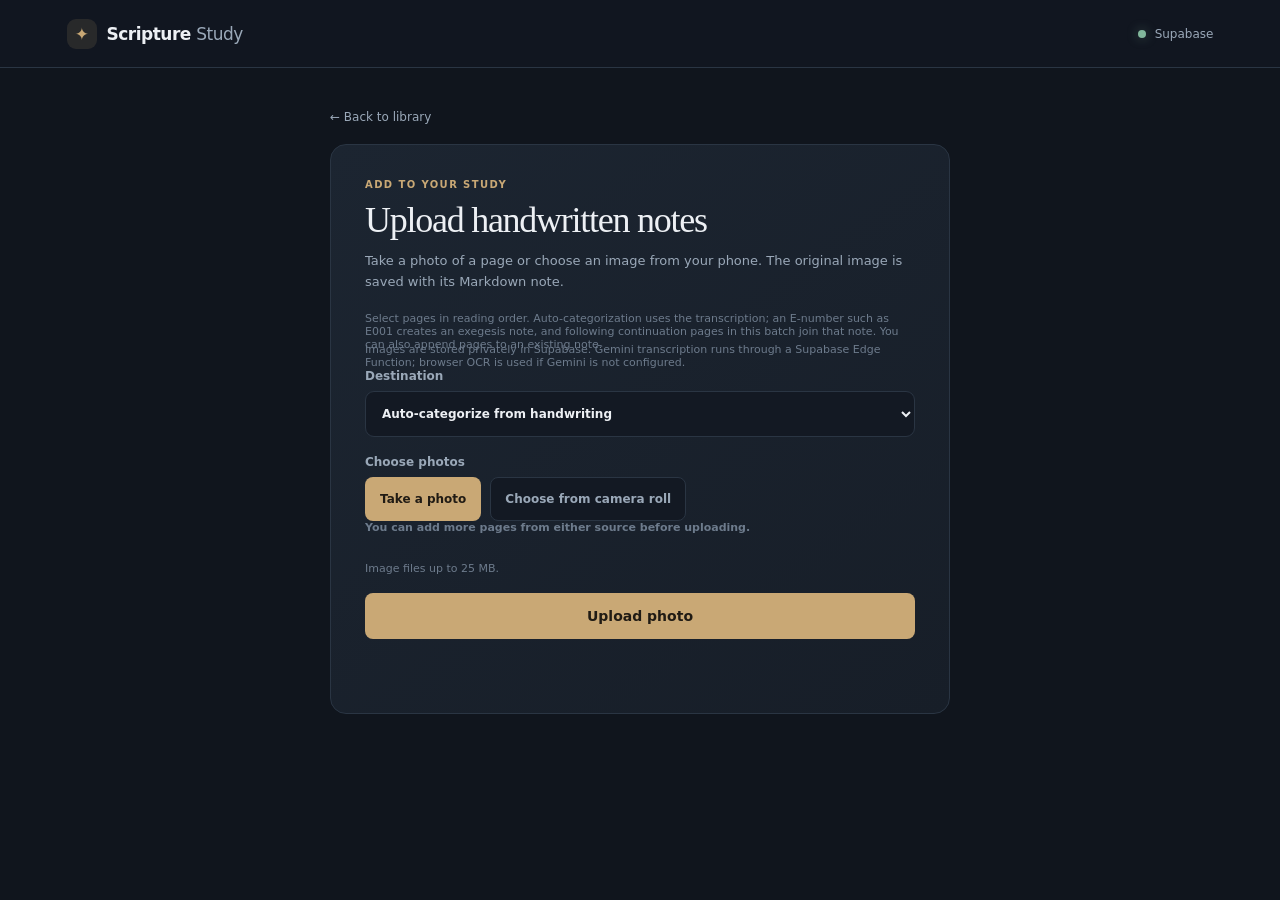
==== frontend/upload.html @ b51f108f "first upload" ====
<!doctype html>
<html lang="en">
  <head>
    <meta charset="utf-8">
    <meta name="viewport" content="width=device-width, initial-scale=1">
    <meta name="theme-color" content="#111827">
    <title>Add handwritten notes — Scripture Study</title>
    <link rel="stylesheet" href="./styles.css">
    <script type="module" src="./upload.js"></script>
  </head>
  <body class="upload-page">
    <header class="topbar">
      <a class="brand" href="./index.html" aria-label="Scripture Study home">
        <span class="brand-mark" aria-hidden="true">✦</span>
        <span>Scripture <span class="brand-muted">Study</span></span>
      </a>
      <div class="vault-status"><span class="status-dot"></span> Supabase</div>
    </header>

    <main class="upload-shell">
      <a class="upload-back" href="./index.html">← Back to library</a>
      <section class="upload-card" aria-labelledby="upload-title">
        <p class="eyebrow">ADD TO YOUR STUDY</p>
        <h1 id="upload-title">Upload handwritten notes</h1>
        <p class="upload-intro">Take a photo of a page or choose an image from your phone. The original image is saved with its Markdown note.</p>
        <p class="upload-limit">Select pages in reading order. Auto-categorization uses the transcription; an E-number such as E001 creates an exegesis note, and following continuation pages in this batch join that note. You can also append pages to an existing note.</p>
        <p class="upload-limit">Images are stored privately in Supabase. Gemini transcription runs through a Supabase Edge Function; browser OCR is used if Gemini is not configured.</p>

        <form class="upload-form" id="upload-form">
          <label class="upload-field" for="upload-destination">
            Destination
            <select id="upload-destination" name="destination">
              <option value="auto">Auto-categorize from handwriting</option>
              <option value="existing">Add to an existing note</option>
            </select>
          </label>

          <label class="upload-field" id="existing-note-field" for="existing-note" hidden>
            Existing note
            <select id="existing-note">
              <option value="">Loading notes…</option>
            </select>
          </label>

          <div class="upload-field">
            <span>Choose photos</span>
            <div class="upload-source-actions" role="group" aria-label="Choose how to add photos">
              <label class="button button-primary upload-source-button">
                Take a photo
                <input class="upload-source-input" id="camera-photo" type="file" accept="image/*" capture="environment" aria-label="Take a photo">
              </label>
              <label class="button upload-source-secondary upload-source-button">
                Choose from camera roll
                <input class="upload-source-input" id="gallery-photos" type="file" accept="image/*" multiple aria-label="Choose from camera roll">
              </label>
            </div>
            <span class="upload-limit">You can add more pages from either source before uploading.</span>
          </div>

          <div class="upload-previews" id="photo-previews" aria-live="polite"></div>
          <p class="upload-limit">Image files up to 25 MB.</p>
          <button class="button button-primary upload-submit" id="upload-button" type="submit">Upload photo</button>
          <p class="upload-status" id="upload-status" role="status" aria-live="polite"></p>
        </form>
      </section>
    </main>
  </body>
</html>
---- frontend/styles.css ----
:root {
  color-scheme: dark;
  --page: #10151d;
  --surface: #171e28;
  --surface-raised: #1c2531;
  --surface-soft: #202b38;
  --border: #2a3543;
  --text: #edf0f4;
  --muted: #9aa8b8;
  --quiet: #6d7b8c;
  --accent: #c9a875;
  --accent-soft: rgba(201, 168, 117, .13);
  --green: #81b69b;
  --danger: #e59a8f;
  font-family: "Segoe UI", system-ui, sans-serif;
  font-synthesis: none;
  text-rendering: optimizeLegibility;
}

* { box-sizing: border-box; }
[hidden] { display: none !important; }
body { margin: 0; min-width: 320px; background: var(--page); color: var(--text); }
button, input, select, textarea { font: inherit; }
button { color: inherit; }
a { color: inherit; }
.topbar { height: 68px; display: flex; align-items: center; gap: 42px; padding: 0 5.2%; border-bottom: 1px solid var(--border); background: rgba(17, 23, 32, .94); }
.brand { display: inline-flex; align-items: center; gap: 10px; text-decoration: none; font-weight: 700; letter-spacing: -.03em; font-size: 17px; }
.brand-mark { display: grid; width: 30px; height: 30px; place-items: center; color: var(--accent); background: var(--accent-soft); border-radius: 9px; font-size: 17px; }
.brand-muted { color: var(--muted); font-weight: 500; }
.top-nav { display: flex; align-self: stretch; gap: 28px; }
.nav-link { display: flex; align-items: center; position: relative; color: var(--muted); text-decoration: none; font-size: 13px; }
.nav-link:hover, .nav-link.active { color: var(--text); }
.nav-link.active::after { position: absolute; content: ""; height: 2px; left: 0; right: 0; bottom: -1px; background: var(--accent); }
.vault-status { margin-left: auto; display: flex; align-items: center; gap: 9px; color: var(--muted); font-size: 12px; }
.vault-status .button { margin-left: 4px; }
.status-dot { width: 8px; height: 8px; border-radius: 50%; background: var(--green); box-shadow: 0 0 12px rgba(129, 182, 155, .4); }
.app-shell { display: grid; grid-template-columns: minmax(0, 1fr) 316px; gap: 36px; max-width: 1600px; margin: auto; padding: 43px 5.2% 72px; }
.auth-panel { width: min(100% - 32px, 480px); margin: 9vh auto; }
.auth-card { display: grid; gap: 14px; padding: clamp(22px, 5vw, 36px); border: 1px solid var(--border); border-radius: 14px; background: linear-gradient(145deg, var(--surface-raised), var(--surface)); }
.auth-card h1 { margin: 0; font-size: clamp(26px, 5vw, 34px); }
.auth-card .subheading { line-height: 1.65; }
.auth-card label { color: var(--muted); font-size: 12px; }
.auth-card input { min-height: 42px; padding: 0 11px; border: 1px solid var(--border); border-radius: 8px; outline: none; background: #131923; color: var(--text); }
.auth-card input:focus { border-color: rgba(201, 168, 117, .65); }
.auth-message { min-height: 18px; margin: 0; color: var(--muted); font-size: 12px; line-height: 1.5; }
.app-shell.passage-open { grid-template-columns: minmax(0, 1fr); }
.workspace { min-width: 0; }
.page-heading { display: flex; justify-content: space-between; align-items: flex-end; gap: 18px; margin-bottom: 43px; }
.eyebrow { margin: 0 0 9px; color: var(--accent); font-size: 10px; font-weight: 700; letter-spacing: .14em; }
h1, h2, h3, p { margin-top: 0; }
h1, h2, h3 { letter-spacing: -.035em; }
h1 { margin-bottom: 9px; font-family: Georgia, ui-serif, serif; font-size: clamp(29px, 3vw, 39px); font-weight: 500; }
.subheading { margin-bottom: 0; color: var(--muted); font-size: 13px; }
.section-heading { display: flex; justify-content: space-between; align-items: flex-end; gap: 16px; margin-bottom: 17px; }
.section-heading h2, .panel-heading h2 { margin: 0; font-family: Georgia, ui-serif, serif; font-size: 22px; font-weight: 500; }
.muted { color: var(--muted); }
.section-heading > .muted { margin: 0 0 3px; font-size: 12px; }
.note-actions { display: flex; flex-wrap: wrap; gap: 8px; }
.button { min-height: 36px; padding: 0 14px; border: 1px solid var(--border); border-radius: 8px; background: transparent; cursor: pointer; font-size: 12px; font-weight: 600; transition: background .16s ease, border-color .16s ease, transform .16s ease; }
.button:hover:not(:disabled) { transform: translateY(-1px); border-color: #536171; }
.button:disabled { opacity: .46; cursor: not-allowed; }
.button-quiet { color: var(--muted); }
.button-primary { border-color: transparent; background: var(--accent); color: #201b14; }
.button-primary:hover:not(:disabled) { background: #d7bb8d; }
.button-danger { border-color: rgba(229, 154, 143, .4); color: var(--danger); }
.button-danger:hover:not(:disabled) { background: rgba(229, 154, 143, .1); }
.folder-grid { display: grid; grid-template-columns: repeat(4, minmax(0, 1fr)); gap: 13px; margin-bottom: 38px; }
.folder-card { min-height: 128px; padding: 16px; border: 1px solid var(--border); border-radius: 12px; background: linear-gradient(145deg, var(--surface-raised), var(--surface)); cursor: pointer; text-align: left; transition: transform .18s ease, border-color .18s ease, background .18s ease; }
.folder-card:hover, .folder-card.selected { transform: translateY(-2px); border-color: rgba(201, 168, 117, .55); background: linear-gradient(145deg, #242c36, #1a222d); }
.folder-symbol { display: grid; width: 34px; height: 34px; margin-bottom: 14px; place-items: center; border-radius: 9px; background: var(--accent-soft); color: var(--accent); font-size: 16px; }
.folder-card:nth-child(2) .folder-symbol { color: #9bc0aa; background: rgba(129, 182, 155, .13); }
.folder-card:nth-child(3) .folder-symbol { color: #c5a6c8; background: rgba(185, 143, 191, .13); }
.folder-card strong { display: block; font-size: 13px; font-weight: 600; }
.folder-card small { display: block; margin-top: 5px; color: var(--muted); font-size: 11px; }
.global-search { margin: 0 0 38px; padding: 18px; border: 1px solid var(--border); border-radius: 12px; background: var(--surface); }
.global-search .section-heading { align-items: flex-end; margin-bottom: 14px; }
.global-search .section-heading h2 { font-size: 20px; }
.note-search-form { display: grid; grid-template-columns: minmax(180px, 2fr) repeat(3, minmax(110px, 1fr)); gap: 10px; align-items: end; }
.note-search-form label { display: grid; min-width: 0; gap: 5px; color: var(--muted); font-size: 10px; }
.note-search-form input, .note-search-form select { width: 100%; min-width: 0; height: 36px; padding: 0 9px; border: 1px solid var(--border); border-radius: 7px; outline: none; background: #131923; color: var(--text); font-size: 11px; }
.note-search-form input:focus, .note-search-form select:focus { border-color: rgba(201, 168, 117, .65); }
.note-search-form .button { min-height: 36px; }
.search-results { display: grid; grid-template-columns: repeat(auto-fill, minmax(220px, 1fr)); gap: 8px; margin-top: 14px; }
.search-results:empty { display: none; }
.search-result { display: grid; min-width: 0; gap: 5px; padding: 11px 12px; border: 1px solid var(--border); border-radius: 8px; background: #141a23; cursor: pointer; text-align: left; }
.search-result:hover { border-color: rgba(201, 168, 117, .55); background: var(--surface-raised); }
.search-result strong { overflow-wrap: anywhere; color: var(--text); font-size: 12px; font-weight: 600; }
.search-result span { color: var(--accent); font-size: 10px; }
.search-result small { overflow: hidden; color: var(--muted); font-size: 10px; line-height: 1.5; text-overflow: ellipsis; white-space: nowrap; }
.notes-section { min-width: 0; }
.note-browser { display: grid; min-height: 480px; grid-template-columns: 196px minmax(0, 1fr); overflow: hidden; border: 1px solid var(--border); border-radius: 12px; background: var(--surface); }
.note-browser.passage-open { grid-template-columns: 196px minmax(280px, var(--note-pane-track, 1.3fr)) 8px minmax(270px, var(--passage-pane-track, 1fr)); }
.file-list { padding: 13px 10px; border-right: 1px solid var(--border); background: #141a23; }
.file-list-heading { margin: 3px 8px 11px; color: var(--quiet); font-size: 10px; font-weight: 700; letter-spacing: .12em; text-transform: uppercase; }
.file-item { width: 100%; padding: 10px 9px; border: 0; border-radius: 7px; background: transparent; color: var(--muted); cursor: pointer; text-align: left; font-size: 12px; overflow-wrap: anywhere; }
.file-item:hover, .file-item.active { background: var(--surface-soft); color: var(--text); }
.file-item.active { box-shadow: inset 2px 0 var(--accent); }
.empty-state { color: var(--quiet); font-size: 12px; line-height: 1.65; }
.file-list > .empty-state { margin: 12px 8px; }
.note-workspace { display: flex; min-width: 0; flex-direction: column; }
.note-toolbar { display: flex; min-height: 67px; justify-content: space-between; align-items: center; gap: 12px; padding: 11px 17px; border-bottom: 1px solid var(--border); }
.note-toolbar .eyebrow { margin-bottom: 4px; color: var(--quiet); font-size: 9px; }
.note-toolbar > div:first-child { min-width: 0; flex: 1; }
.note-title-input { display: block; width: 100%; min-width: 0; padding: 0; border: 0; border-radius: 4px; outline: none; background: transparent; color: var(--text); font-family: Georgia, ui-serif, serif; font-size: 16px; font-weight: 500; line-height: 1.35; }
.note-title-input:focus { outline: 1px solid rgba(201, 168, 117, .65); outline-offset: 3px; }
.note-title-input:disabled { color: var(--text); opacity: 1; }
.edit-hint { color: var(--quiet); font-size: 10px; white-space: nowrap; }
code { color: var(--accent); font-size: .95em; }
.note-document-actions { display: flex; gap: 8px; padding: 10px 17px 0; }
.note-document-actions .button { min-height: 32px; font-size: 11px; }
.height-resizer { position: relative; z-index: 1; height: 12px; cursor: row-resize; touch-action: none; user-select: none; }
.height-resizer::after { position: absolute; top: 5px; left: 50%; width: 42px; height: 2px; content: ""; transform: translateX(-50%); background: var(--border); }
.height-resizer:hover::after, .height-resizer:focus-visible::after, .height-resizer.dragging::after { background: var(--accent); }
.height-resizer:focus-visible { outline: 2px solid var(--accent); outline-offset: -2px; }
.note-height-resizer { margin: 0 4px; }
.pane-resizer { position: relative; z-index: 1; cursor: col-resize; touch-action: none; background: transparent; }
.pane-resizer::after { position: absolute; top: 0; bottom: 0; left: 3px; width: 2px; content: ""; background: var(--border); }
.pane-resizer:hover::after, .pane-resizer:focus-visible::after, .pane-resizer.dragging::after { background: var(--accent); }
.pane-resizer:focus-visible { outline: 2px solid var(--accent); outline-offset: -2px; }
.pane-resizer[hidden] { display: none; }
.passage-panel { display: flex; min-width: 0; min-height: 280px; flex-direction: column; overflow: hidden; contain: size; padding: 12px; border-left: 1px solid var(--border); background: #141a23; }
.passage-panel[hidden] { display: none; }
.passage-panel .panel-card { display: flex; min-height: 0; flex: 1; flex-direction: column; padding: 14px; }
.passage-panel .panel-heading h2 { font-size: 16px; }
.passage-height-resizer { flex: none; }
.note-extra-panel { padding: 12px 17px; border-bottom: 1px solid var(--border); }
.note-photos { display: flex; flex-wrap: wrap; gap: 10px; }
.note-photo-item { display: grid; max-width: min(100%, 360px); align-content: start; gap: 7px; }
.note-photos .note-image { display: block; max-width: 100%; max-height: 420px; border: 1px solid var(--border); border-radius: 8px; object-fit: contain; }
.note-photo-actions { display: flex; flex-wrap: wrap; gap: 7px; }
.note-photo-actions .button { min-height: 32px; font-size: 11px; }
.source-panel label { display: block; margin-bottom: 7px; color: var(--muted); font-size: 11px; }
#note-source { width: 100%; min-height: 140px; padding: 12px; resize: vertical; border: 1px solid var(--border); border-radius: 8px; background: #131923; color: var(--muted); font-family: "Cascadia Code", Consolas, monospace; font-size: 11px; line-height: 1.6; }
.formatted-editor { min-height: 370px; flex: 1; outline: none; cursor: text; }
.formatted-editor:focus { box-shadow: inset 0 0 0 1px rgba(201, 168, 117, .2); }
.formatted-editor[contenteditable="false"] { cursor: default; }
.formatted-editor:empty::before { content: "No handwritten text found. Tap here to start typing."; color: var(--quiet); }
.formatted-editor ul, .formatted-editor ol { padding-left: 24px; }
.formatted-editor blockquote { margin: 10px 0; padding-left: 12px; border-left: 2px solid var(--accent); color: var(--muted); }
.formatted-editor .wiki-link { display: inline-block; }
.markdown-preview { min-width: 0; padding: 19px; color: #c6cdd6; font-family: Georgia, ui-serif, serif; font-size: 13px; line-height: 1.8; overflow-wrap: anywhere; }
.markdown-preview h1, .markdown-preview h2, .markdown-preview h3 { margin: 13px 0 8px; color: var(--text); font-family: Georgia, ui-serif, serif; }
.markdown-preview h1 { font-size: 22px; }
.markdown-preview h2 { font-size: 18px; }
.markdown-preview h3 { font-size: 15px; }
.markdown-preview p { margin-bottom: 10px; }
.markdown-preview .note-image { display: block; max-width: 100%; max-height: 520px; margin: 12px 0; border: 1px solid var(--border); border-radius: 8px; object-fit: contain; }
.markdown-preview .preview-quote { padding-left: 12px; border-left: 2px solid var(--accent); color: var(--muted); }
.wiki-link { padding: 1px 3px; border: 0; border-bottom: 1px solid rgba(201, 168, 117, .45); background: var(--accent-soft); color: #e2c99f; cursor: pointer; font: inherit; }
.side-panel { display: flex; flex-direction: column; gap: 16px; padding-top: 2px; }
.panel-card { padding: 19px; border: 1px solid var(--border); border-radius: 12px; background: linear-gradient(145deg, var(--surface-raised), var(--surface)); }
.panel-heading { display: flex; justify-content: space-between; align-items: flex-start; gap: 12px; }
.panel-heading .eyebrow { font-size: 9px; }
.panel-heading h2 { font-size: 19px; }
.panel-icon { color: var(--accent); font-size: 20px; }
.today-plan-card { max-width: 860px; padding: 24px; }
.today-plan-card .panel-heading h2 { font-size: 23px; }
.today-plan-card .reading-progress { margin: 24px 0 16px; }
.today-reading-list .reading-item { padding: 15px 3px; }
.today-reading-list .reading-reference { font-size: 14px; }
.today-upcoming { margin: 18px 0 0; padding-top: 15px; border-top: 1px solid var(--border); font-size: 12px; }
.today-footnote { max-width: 860px; margin: 16px 3px 0; color: var(--quiet); font-size: 11px; line-height: 1.65; }
.reading-progress { margin: 20px 0 12px; }
.progress-label { display: flex; justify-content: space-between; margin-bottom: 8px; color: var(--muted); font-size: 10px; }
.progress-track { height: 5px; overflow: hidden; border-radius: 8px; background: #303a47; }
.progress-track span { display: block; width: 0; height: 100%; border-radius: inherit; background: var(--green); transition: width .2s ease; }
.reading-list { display: flex; flex-direction: column; gap: 2px; margin: 0; padding: 0; list-style: none; }
.reading-item { display: flex; align-items: flex-start; gap: 10px; padding: 10px 1px; border-top: 1px solid rgba(42, 53, 67, .7); }
.reading-item input { width: 15px; height: 15px; flex: none; margin: 2px 0 0; accent-color: var(--green); cursor: pointer; }
.reading-item label { min-width: 0; cursor: pointer; }
.reading-date { display: block; color: var(--quiet); font-size: 10px; }
.reading-reference { display: block; margin-top: 3px; color: #d5dce3; font-size: 12px; }
.reading-item.completed .reading-reference { color: var(--quiet); text-decoration: line-through; }
.esv-card { margin-top: 1px; }
.esv-form { display: flex; gap: 7px; margin-top: 17px; }
.esv-form input { width: 100%; min-width: 0; height: 36px; padding: 0 10px; border: 1px solid var(--border); border-radius: 7px; outline: none; background: #131923; color: var(--text); font-size: 11px; }
.esv-form input:focus { border-color: rgba(201, 168, 117, .65); }
.esv-form .button { flex: none; padding: 0 11px; font-size: 11px; }
.esv-result { min-height: 0; flex: 1; overflow: auto; margin-top: 16px; color: #c7d0d9; font-family: Georgia, ui-serif, serif; font-size: 12px; line-height: 1.75; }
.esv-result .muted { margin: 0; font-family: "Segoe UI", system-ui, sans-serif; font-size: 11px; }
.esv-reference { margin-bottom: 7px; color: var(--accent); font-family: "Segoe UI", system-ui, sans-serif; font-size: 11px; font-weight: 600; }
.esv-verse { margin: 0 0 9px; white-space: pre-wrap; }
.esv-verse-number { display: inline-block; min-width: 1.8em; color: var(--accent); font-family: "Segoe UI", system-ui, sans-serif; font-size: 10px; font-weight: 700; vertical-align: top; }
.esv-unmarked-text { white-space: pre-wrap; }
.local-note { display: flex; gap: 11px; padding: 14px 5px; color: var(--muted); }
.local-note-icon { display: grid; width: 28px; height: 28px; flex: none; place-items: center; border: 1px solid var(--border); border-radius: 8px; color: var(--green); }
.local-note p { margin: 0; font-size: 10px; line-height: 1.65; }
.local-note strong { color: #d7dfe7; font-weight: 600; }
.toast { position: fixed; right: 24px; bottom: 24px; z-index: 3; padding: 11px 16px; transform: translateY(12px); border: 1px solid var(--border); border-radius: 8px; background: var(--surface-raised); color: var(--text); opacity: 0; pointer-events: none; font-size: 12px; transition: opacity .2s ease, transform .2s ease; }
.toast.visible { transform: translateY(0); opacity: 1; }
.toast.error { border-color: rgba(229, 154, 143, .6); color: var(--danger); }
.sr-only { position: absolute; width: 1px; height: 1px; padding: 0; margin: -1px; overflow: hidden; clip: rect(0, 0, 0, 0); white-space: nowrap; border: 0; }
.upload-page { min-height: 100vh; }
.upload-shell { width: min(100% - 32px, 620px); margin: 0 auto; padding: 38px 0 64px; }
.upload-card { padding: clamp(20px, 5vw, 34px); border: 1px solid var(--border); border-radius: 16px; background: linear-gradient(145deg, var(--surface-raised), var(--surface)); }
.upload-card h1 { margin-bottom: 9px; font-size: clamp(27px, 6vw, 36px); }
.upload-intro { margin-bottom: 27px; color: var(--muted); font-size: 13px; line-height: 1.65; }
.upload-form { display: grid; gap: 18px; }
.upload-field { display: grid; gap: 8px; color: var(--muted); font-size: 12px; font-weight: 600; }
.upload-field[hidden] { display: none; }
.upload-field select { width: 100%; min-height: 46px; padding: 11px 12px; border: 1px solid var(--border); border-radius: 9px; background: #131923; color: var(--text); }
.upload-source-actions { display: flex; flex-wrap: wrap; gap: 9px; }
.upload-source-button { position: relative; display: inline-flex; min-height: 44px; align-items: center; justify-content: center; overflow: hidden; }
.upload-source-input { position: absolute; inset: 0; width: 100%; height: 100%; opacity: 0; cursor: pointer; }
.upload-source-button:focus-within { outline: 2px solid var(--accent); outline-offset: 2px; }
.upload-source-secondary { background: #131923; color: var(--muted); }
.upload-previews { display: grid; grid-template-columns: repeat(auto-fill, minmax(88px, 1fr)); gap: 8px; }
.upload-preview { display: block; width: 100%; height: 96px; object-fit: cover; border: 1px solid var(--border); border-radius: 10px; background: #0c1118; }
.upload-status { min-height: 22px; margin: 0; color: var(--muted); font-size: 12px; line-height: 1.6; }
.upload-status.error { color: var(--danger); }
.upload-submit { width: 100%; min-height: 46px; font-size: 14px; }
.upload-back { display: inline-flex; margin-bottom: 20px; color: var(--muted); font-size: 12px; text-decoration: none; }
.upload-back:hover { color: var(--text); }
.upload-limit { margin: -8px 0 0; color: var(--quiet); font-size: 11px; }

@media (max-width: 1120px) {
  .app-shell { grid-template-columns: minmax(0, 1fr) 285px; gap: 24px; }
  .folder-grid { grid-template-columns: repeat(2, minmax(0, 1fr)); }
}
@media (max-width: 820px) {
  .app-shell { grid-template-columns: 1fr; padding-top: 30px; }
  .side-panel { display: grid; grid-template-columns: repeat(2, minmax(0, 1fr)); align-items: start; }
  .local-note { grid-column: 1 / -1; }
  .note-search-form { grid-template-columns: repeat(2, minmax(0, 1fr)); }
  .note-browser.passage-open { grid-template-columns: minmax(220px, 1.2fr) 8px minmax(240px, .8fr); }
  .note-browser.passage-open .file-list { grid-column: 1 / -1; }
}
@media (max-width: 600px) {
  .topbar { height: 58px; gap: 22px; padding: 0 17px; }
  .top-nav { gap: 14px; }
  .nav-link { font-size: 11px; }
  .vault-status { font-size: 0; }
  .vault-status .status-dot { width: 9px; height: 9px; }
  .app-shell { gap: 30px; padding: 27px 16px 48px; }
  .page-heading { align-items: flex-start; }
  .page-heading .button { padding: 0 9px; font-size: 10px; }
  .subheading { max-width: 350px; line-height: 1.6; }
  .folder-card { min-height: 116px; padding: 13px; }
  .global-search { padding: 13px; }
  .note-search-form { grid-template-columns: 1fr 1fr; }
  .note-search-form .search-query { grid-column: 1 / -1; }
  .note-browser { grid-template-columns: 1fr; }
  .note-browser.passage-open { grid-template-columns: 1fr; }
  .pane-resizer { display: none; }
  .passage-panel { border-top: 1px solid var(--border); border-left: 0; }
  .file-list { display: flex; gap: 5px; overflow-x: auto; border-right: 0; border-bottom: 1px solid var(--border); }
  .file-list-heading { display: none; }
  .file-item { width: auto; min-width: max-content; }
  .file-list > .empty-state { min-width: max-content; }
  .formatted-editor { min-height: 260px; }
  .edit-hint { display: none; }
  .side-panel { display: flex; }
}
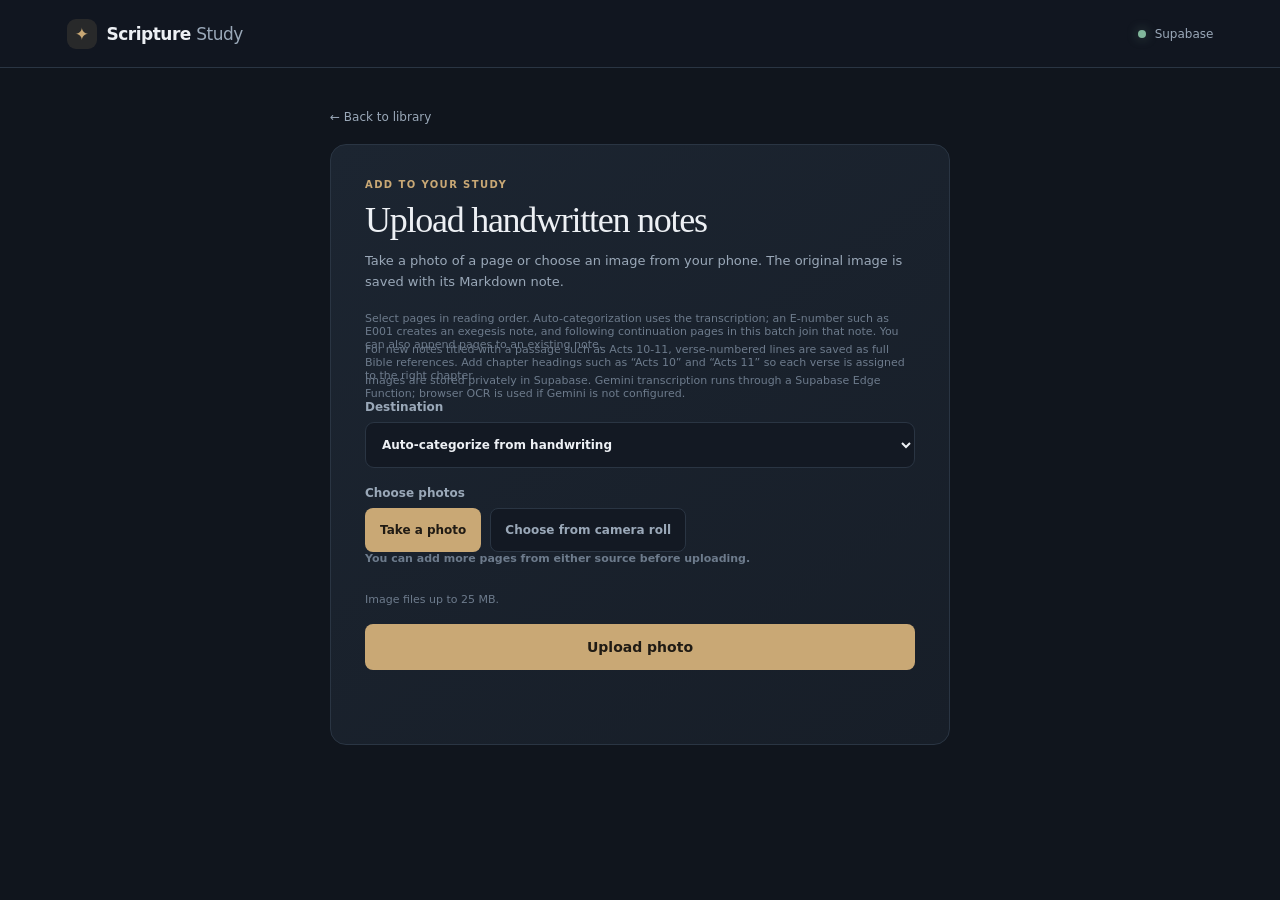
==== commit b47a036b: "updated text editing in notes section" ====
--- a/frontend/upload.html
+++ b/frontend/upload.html
@@ -24,6 +24,7 @@
         <h1 id="upload-title">Upload handwritten notes</h1>
         <p class="upload-intro">Take a photo of a page or choose an image from your phone. The original image is saved with its Markdown note.</p>
         <p class="upload-limit">Select pages in reading order. Auto-categorization uses the transcription; an E-number such as E001 creates an exegesis note, and following continuation pages in this batch join that note. You can also append pages to an existing note.</p>
+        <p class="upload-limit">For new notes titled with a passage such as Acts 10-11, verse-numbered lines are saved as full Bible references. Add chapter headings such as “Acts 10” and “Acts 11” so each verse is assigned to the right chapter.</p>
         <p class="upload-limit">Images are stored privately in Supabase. Gemini transcription runs through a Supabase Edge Function; browser OCR is used if Gemini is not configured.</p>
 
         <form class="upload-form" id="upload-form">
--- a/frontend/styles.css
+++ b/frontend/styles.css
@@ -108,6 +108,15 @@
 code { color: var(--accent); font-size: .95em; }
 .note-document-actions { display: flex; gap: 8px; padding: 10px 17px 0; }
 .note-document-actions .button { min-height: 32px; font-size: 11px; }
+.note-formatting-toolbar { display: flex; flex-wrap: wrap; align-items: center; gap: 8px; padding: 10px 17px; border-bottom: 1px solid var(--border); }
+.formatting-group { display: flex; flex-wrap: wrap; align-items: center; gap: 5px; }
+.note-formatting-toolbar .button { min-height: 30px; padding: 0 9px; font-size: 11px; }
+.formatting-control { display: inline-flex; align-items: center; gap: 5px; color: var(--muted); font-size: 10px; }
+.formatting-control select, #note-reference-target, #bible-reference-input { min-height: 30px; padding: 0 7px; border: 1px solid var(--border); border-radius: 6px; background: #131923; color: var(--text); font-size: 11px; }
+.formatting-control input[type="color"] { width: 30px; height: 30px; padding: 3px; border: 1px solid var(--border); border-radius: 6px; background: #131923; cursor: pointer; }
+#note-reference-target { max-width: 190px; }
+#bible-reference-input { width: 130px; }
+.formatted-editor mark { padding: 0 .14em; border-radius: 2px; background: #6b5422; color: #fff4d1; }
 .height-resizer { position: relative; z-index: 1; height: 12px; cursor: row-resize; touch-action: none; user-select: none; }
 .height-resizer::after { position: absolute; top: 5px; left: 50%; width: 42px; height: 2px; content: ""; transform: translateX(-50%); background: var(--border); }
 .height-resizer:hover::after, .height-resizer:focus-visible::after, .height-resizer.dragging::after { background: var(--accent); }
@@ -140,10 +149,11 @@
 .formatted-editor .wiki-link { display: inline-block; }
 .markdown-preview { min-width: 0; padding: 19px; color: #c6cdd6; font-family: Georgia, ui-serif, serif; font-size: 13px; line-height: 1.8; overflow-wrap: anywhere; }
 .markdown-preview h1, .markdown-preview h2, .markdown-preview h3 { margin: 13px 0 8px; color: var(--text); font-family: Georgia, ui-serif, serif; }
-.markdown-preview h1 { font-size: 22px; }
+.markdown-preview h1 { font-size: 22px; font-weight: 700; }
 .markdown-preview h2 { font-size: 18px; }
 .markdown-preview h3 { font-size: 15px; }
 .markdown-preview p { margin-bottom: 10px; }
+.markdown-preview.formatted-editor p { margin-bottom: 0; }
 .markdown-preview .note-image { display: block; max-width: 100%; max-height: 520px; margin: 12px 0; border: 1px solid var(--border); border-radius: 8px; object-fit: contain; }
 .markdown-preview .preview-quote { padding-left: 12px; border-left: 2px solid var(--accent); color: var(--muted); }
 .wiki-link { padding: 1px 3px; border: 0; border-bottom: 1px solid rgba(201, 168, 117, .45); background: var(--accent-soft); color: #e2c99f; cursor: pointer; font: inherit; }
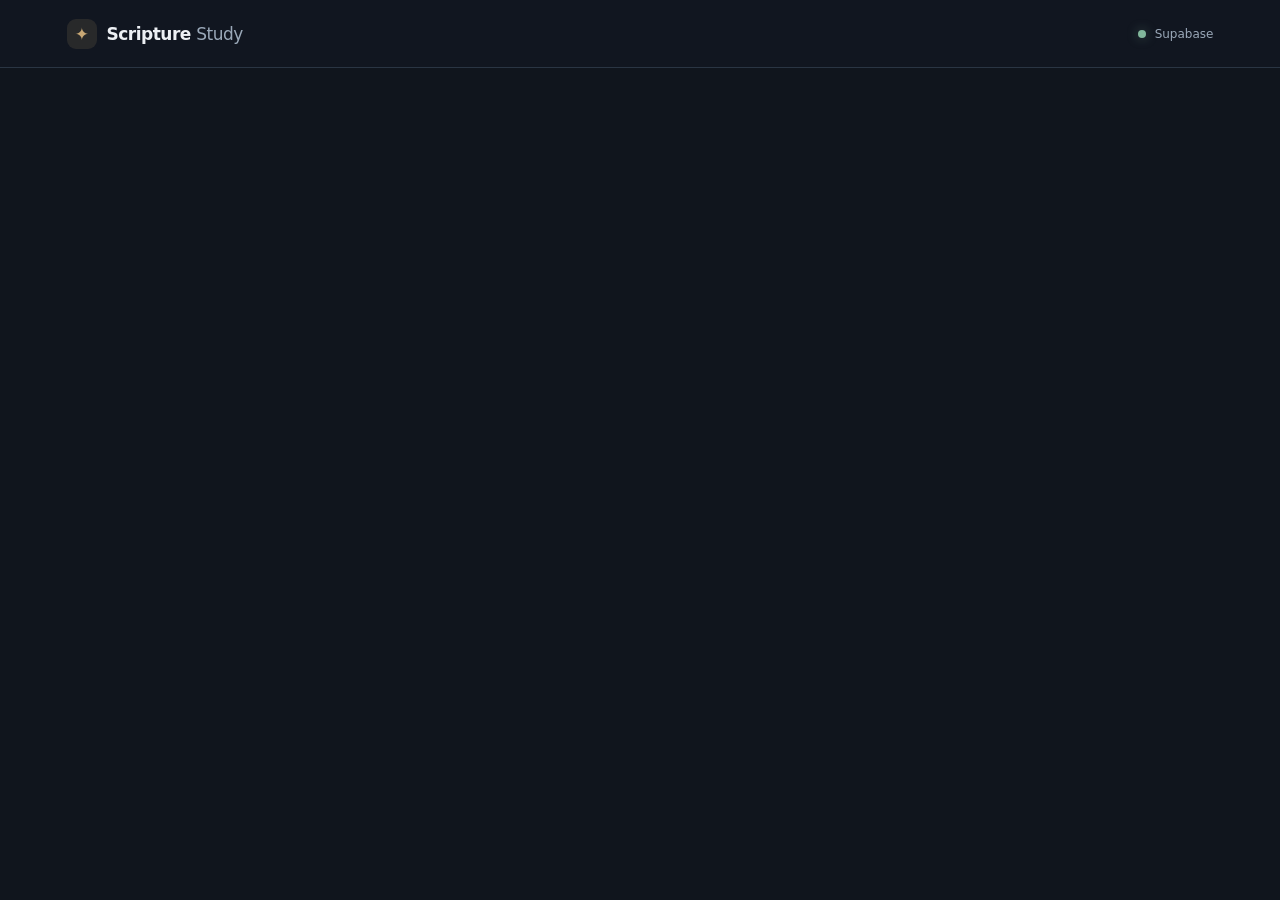
==== commit e3475cbb: "sign in fix" ====
--- a/frontend/upload.html
+++ b/frontend/upload.html
@@ -17,7 +17,7 @@
       <div class="vault-status"><span class="status-dot"></span> Supabase</div>
     </header>
 
-    <main class="upload-shell">
+    <main class="upload-shell" hidden>
       <a class="upload-back" href="./index.html">← Back to library</a>
       <section class="upload-card" aria-labelledby="upload-title">
         <p class="eyebrow">ADD TO YOUR STUDY</p>
--- a/frontend/styles.css
+++ b/frontend/styles.css
@@ -164,6 +164,23 @@
 .panel-heading h2 { font-size: 19px; }
 .panel-icon { color: var(--accent); font-size: 20px; }
 .today-plan-card { max-width: 860px; padding: 24px; }
+.today-actions { display: flex; flex-wrap: wrap; gap: 8px; }
+.today-task-settings { max-width: 860px; margin: -24px 0 18px; }
+.today-task-settings .panel-heading { margin-bottom: 16px; }
+.task-settings-form { display: grid; grid-template-columns: repeat(2, minmax(0, 1fr)); gap: 12px; }
+.task-settings-form > label { display: grid; gap: 6px; color: var(--muted); font-size: 11px; }
+.task-settings-form > label input, .task-settings-form > label select { width: 100%; min-height: 38px; padding: 0 10px; border: 1px solid var(--border); border-radius: 7px; background: #131923; color: var(--text); }
+.task-days { grid-column: 1 / -1; display: flex; flex-wrap: wrap; gap: 8px 14px; margin: 0; padding: 10px 12px; border: 1px solid var(--border); border-radius: 8px; }
+.task-days legend { padding: 0 5px; color: var(--muted); font-size: 11px; }
+.task-days label { display: inline-flex; align-items: center; gap: 5px; color: var(--text); font-size: 11px; }
+.task-days input { accent-color: var(--green); }
+.task-form-actions { grid-column: 1 / -1; display: flex; gap: 8px; }
+.task-settings-list { display: grid; gap: 6px; margin: 18px 0 0; padding: 0; list-style: none; }
+.task-settings-list li { display: flex; align-items: center; gap: 7px; padding-top: 9px; border-top: 1px solid var(--border); font-size: 11px; }
+.task-settings-list li span { flex: 1; color: var(--muted); }
+.task-settings-list .button { min-height: 30px; padding: 0 9px; font-size: 10px; }
+.today-tasks-card { margin-bottom: 18px; }
+.task-details-text { display: block; margin-top: 4px; color: var(--muted); font-size: 11px; }
 .today-plan-card .panel-heading h2 { font-size: 23px; }
 .today-plan-card .reading-progress { margin: 24px 0 16px; }
 .today-reading-list .reading-item { padding: 15px 3px; }
